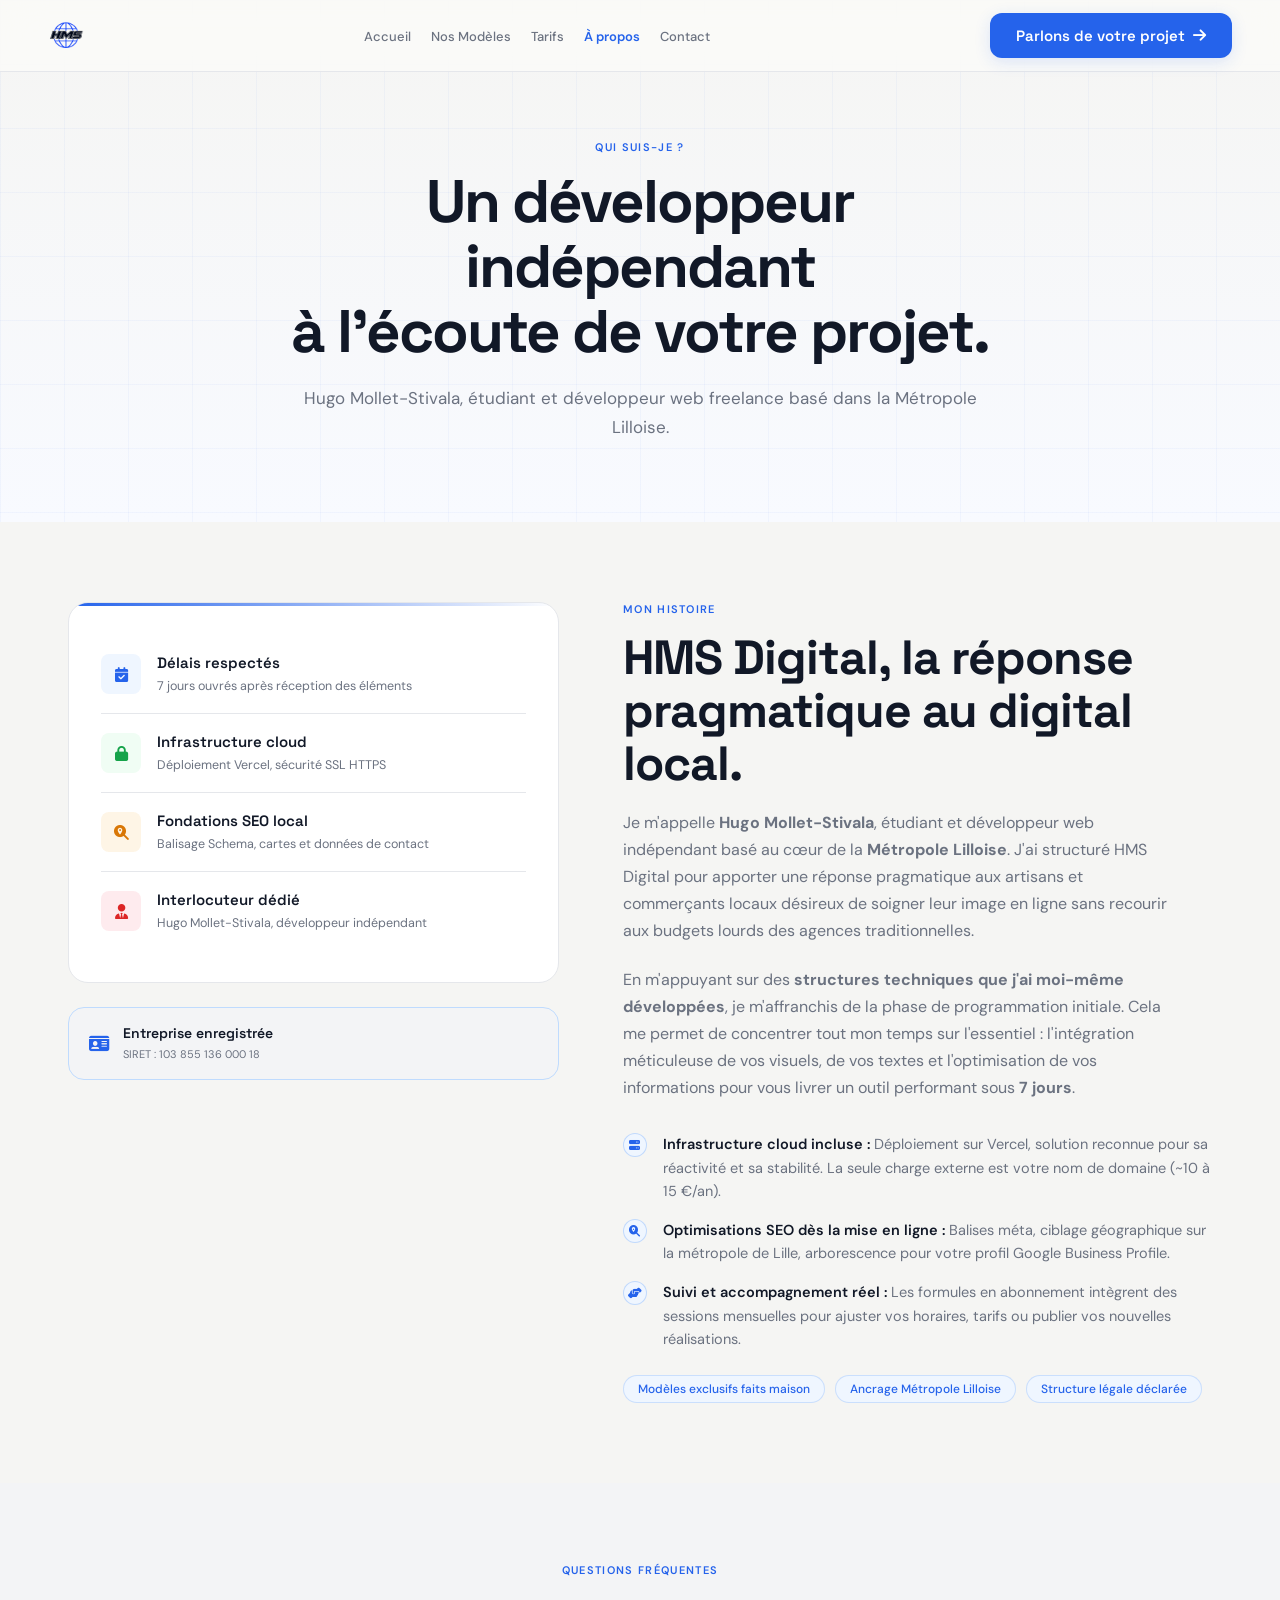
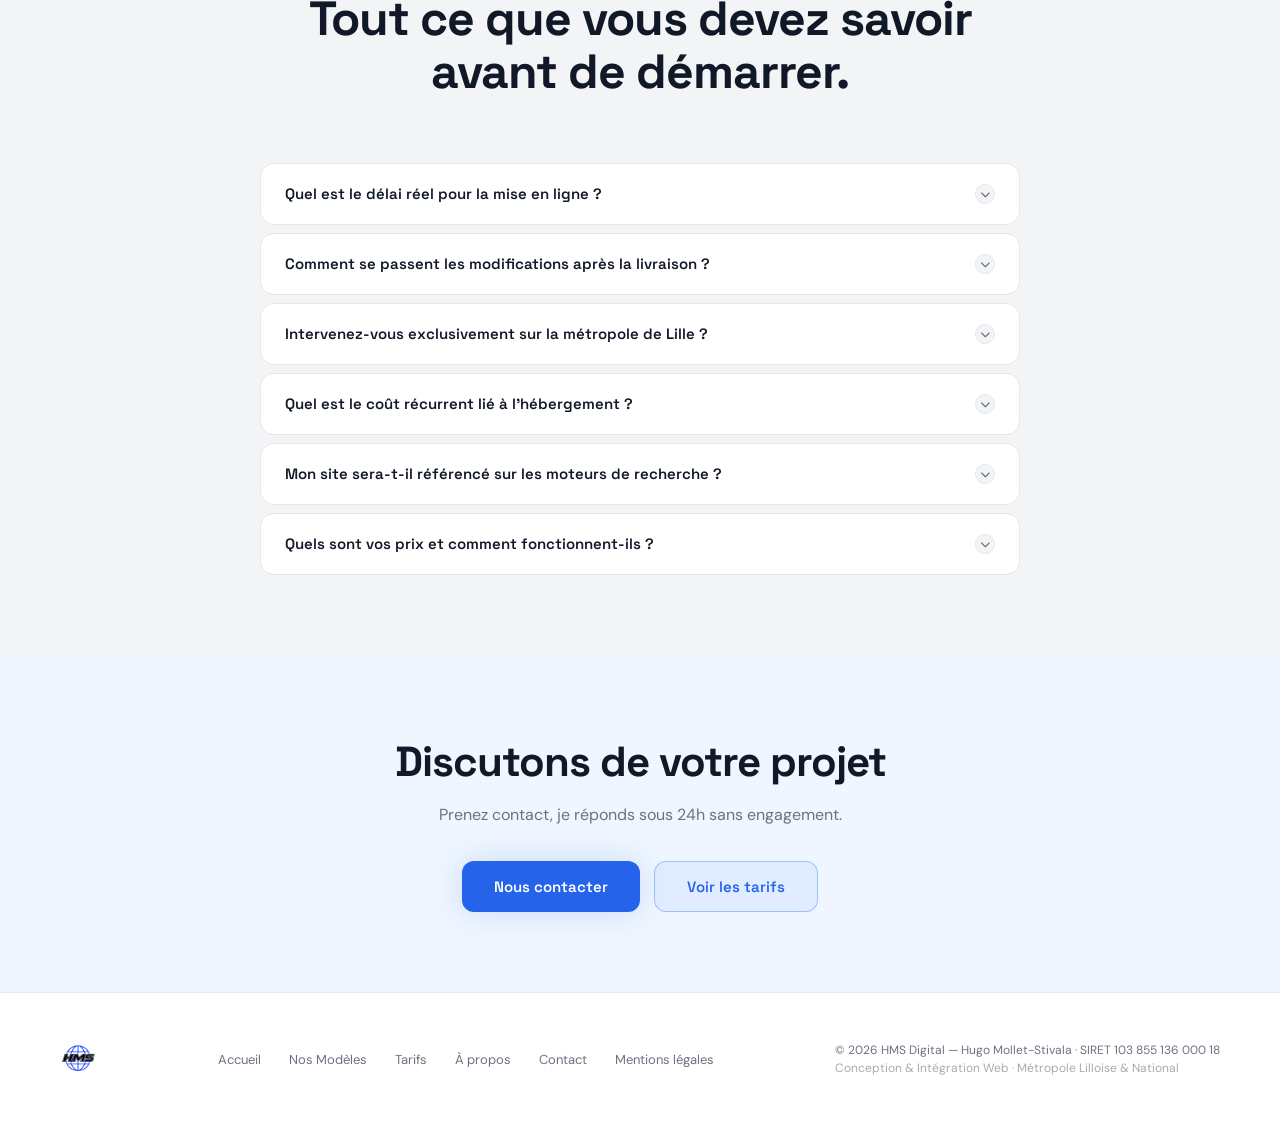
==== a-propos.html @ 0294ee5b "Add files via upload" ====
<!DOCTYPE html>
<html lang="fr">
<head>
<meta charset="UTF-8">
<meta name="viewport" content="width=device-width, initial-scale=1.0">
<link rel="icon" type="image/x-icon" href="favicon.ico">
<link rel="icon" type="image/png" sizes="16x16" href="favicon-16x16.png">
<link rel="icon" type="image/png" sizes="32x32" href="favicon-32x32.png">
<link rel="apple-touch-icon" sizes="180x180" href="apple-touch-icon.png">
<title>À propos | HMS Digital – Hugo Mollet-Stivala, développeur web Lille</title>
<meta name="description" content="Découvrez HMS Digital et son fondateur Hugo Mollet-Stivala, développeur web indépendant basé à Lille. Modèles exclusifs, ancrage local, structure légale déclarée.">
<link rel="canonical" href="https://hms-digital.fr/a-propos.html">
<link rel="preconnect" href="https://fonts.googleapis.com">
<link href="https://fonts.googleapis.com/css2?family=Space+Grotesk:wght@300;400;500;600;700&family=DM+Sans:ital,wght@0,300;0,400;0,500;1,300;1,400&display=swap" rel="stylesheet">
<link rel="stylesheet" href="https://cdnjs.cloudflare.com/ajax/libs/font-awesome/6.4.0/css/all.min.css">
<link rel="stylesheet" href="style.css">
</head>
<body>

<nav id="nav-bar">
  <a href="index.html" class="brand"><img src="android-chrome-192x192.png" alt="HMS Digital" class="brand-logo"></a>
  <ul class="nav-links">
    <li><a href="index.html">Accueil</a></li>
    <li><a href="modeles.html">Nos Modèles</a></li>
    <li><a href="tarifs.html">Tarifs</a></li>
    <li><a href="a-propos.html" class="active">À propos</a></li>
    <li><a href="contact.html">Contact</a></li>
  </ul>
  <a href="contact.html" class="btn-nav">Parlons de votre projet <i class="fa-solid fa-arrow-right"></i></a>
  <button class="hamburger" id="hamburger" aria-label="Ouvrir le menu" aria-expanded="false">
    <span></span><span></span><span></span>
  </button>
</nav>

<div class="mobile-menu" id="mobile-menu" aria-hidden="true">
  <a href="index.html" class="mobile-menu-link">Accueil</a>
  <a href="modeles.html" class="mobile-menu-link">Nos Modèles</a>
  <a href="tarifs.html" class="mobile-menu-link">Tarifs</a>
  <a href="a-propos.html" class="mobile-menu-link">À propos</a>
  <a href="contact.html" class="mobile-menu-link">Contact</a>
  <a href="contact.html" class="mobile-menu-link mobile-cta">Parlons de votre projet</a>
</div>

<div class="page-hero" style="background: linear-gradient(to bottom, #F5F5F3, #F8FAFF); padding-top: 140px;">
  <div class="grid-bg"></div>
  <div class="page-hero-inner">
    <span class="section-label">Qui suis-je ?</span>
    <h1>Un développeur indépendant<br>à l'écoute de votre projet.</h1>
    <p>Hugo Mollet-Stivala, étudiant et développeur web freelance basé dans la Métropole Lilloise.</p>
  </div>
</div>

<section class="about">
  <div class="container">
    <div class="about-inner">
      <div class="about-visual reveal">
        <div class="about-card-main">
          <div class="about-metric">
            <div class="about-metric-icon"><i class="fa-solid fa-calendar-check"></i></div>
            <div class="about-metric-text">
              <strong>Délais respectés</strong>
              <span>7 jours ouvrés après réception des éléments</span>
            </div>
          </div>
          <div class="about-metric">
            <div class="about-metric-icon"><i class="fa-solid fa-lock"></i></div>
            <div class="about-metric-text">
              <strong>Infrastructure cloud</strong>
              <span>Déploiement Vercel, sécurité SSL HTTPS</span>
            </div>
          </div>
          <div class="about-metric">
            <div class="about-metric-icon"><i class="fa-solid fa-magnifying-glass-location"></i></div>
            <div class="about-metric-text">
              <strong>Fondations SEO local</strong>
              <span>Balisage Schema, cartes et données de contact</span>
            </div>
          </div>
          <div class="about-metric">
            <div class="about-metric-icon"><i class="fa-solid fa-user-tie"></i></div>
            <div class="about-metric-text">
              <strong>Interlocuteur dédié</strong>
              <span>Hugo Mollet-Stivala, développeur indépendant</span>
            </div>
          </div>
        </div>
        <div class="about-float-card">
          <i class="fa-solid fa-id-card"></i>
          <div class="float-text">
            <strong>Entreprise enregistrée</strong>
            <span>SIRET : 103 855 136 000 18</span>
          </div>
        </div>
      </div>

      <div class="reveal reveal-delay-1">
        <span class="section-label">Mon histoire</span>
        <h2 class="section-title">HMS Digital, la réponse pragmatique au digital local.</h2>
        <p class="section-sub">
          Je m'appelle <strong>Hugo Mollet-Stivala</strong>, étudiant et développeur web indépendant basé au cœur de la <strong>Métropole Lilloise</strong>. J'ai structuré HMS Digital pour apporter une réponse pragmatique aux artisans et commerçants locaux désireux de soigner leur image en ligne sans recourir aux budgets lourds des agences traditionnelles.
        </p>
        <br>
        <p class="section-sub">
          En m'appuyant sur des <strong>structures techniques que j'ai moi-même développées</strong>, je m'affranchis de la phase de programmation initiale. Cela me permet de concentrer tout mon temps sur l'essentiel : l'intégration méticuleuse de vos visuels, de vos textes et l'optimisation de vos informations pour vous livrer un outil performant sous <strong>7 jours</strong>.
        </p>

        <ul class="includes-list" style="margin-top: 32px;">
          <li>
            <div class="li-icon"><i class="fa-solid fa-server"></i></div>
            <div><strong>Infrastructure cloud incluse :</strong> Déploiement sur Vercel, solution reconnue pour sa réactivité et sa stabilité. La seule charge externe est votre nom de domaine (~10 à 15 €/an).</div>
          </li>
          <li>
            <div class="li-icon"><i class="fa-solid fa-magnifying-glass-location"></i></div>
            <div><strong>Optimisations SEO dès la mise en ligne :</strong> Balises méta, ciblage géographique sur la métropole de Lille, arborescence pour votre profil Google Business Profile.</div>
          </li>
          <li>
            <div class="li-icon"><i class="fa-solid fa-handshake-angle"></i></div>
            <div><strong>Suivi et accompagnement réel :</strong> Les formules en abonnement intègrent des sessions mensuelles pour ajuster vos horaires, tarifs ou publier vos nouvelles réalisations.</div>
          </li>
        </ul>

        <div class="about-badges">
          <span class="about-badge">Modèles exclusifs faits maison</span>
          <span class="about-badge">Ancrage Métropole Lilloise</span>
          <span class="about-badge">Structure légale déclarée</span>
        </div>
      </div>
    </div>
  </div>
</section>

<section class="faq">
  <div class="container">
    <div class="reveal" style="text-align:center;">
      <span class="section-label">Questions fréquentes</span>
      <h2 class="section-title">Tout ce que vous devez savoir<br>avant de démarrer.</h2>
    </div>
    <div class="faq-list">
      <div class="faq-item">
        <div class="faq-q" role="button" tabindex="0">Quel est le délai réel pour la mise en ligne ?<span class="faq-chevron"><i class="fa-solid fa-chevron-down"></i></span></div>
        <div class="faq-a">Le site est déployé et fonctionnel sous <strong>7 jours ouvrés</strong> à compter de la validation de la structure choisie et de la réception de l'ensemble de vos contenus (textes, logo, photos). L'utilisation de bases structurelles développées à l'avance permet de garantir cette rapidité.</div>
      </div>
      <div class="faq-item">
        <div class="faq-q" role="button" tabindex="0">Comment se passent les modifications après la livraison ?<span class="faq-chevron"><i class="fa-solid fa-chevron-down"></i></span></div>
        <div class="faq-a">Avec la <strong>formule abonnement</strong>, vous disposez de <strong>1 heure incluse chaque mois</strong> (Forfait Sérénité) pour actualiser vos menus, horaires, textes ou photos sur simple demande. Pour les formules paiement unique, les interventions font l'objet d'un forfait d'ajustement.</div>
      </div>
      <div class="faq-item">
        <div class="faq-q" role="button" tabindex="0">Intervenez-vous exclusivement sur la métropole de Lille ?<span class="faq-chevron"><i class="fa-solid fa-chevron-down"></i></span></div>
        <div class="faq-a">Non, je collabore avec des professionnels <strong>partout en France</strong> à distance. Pour les entrepreneurs implantés dans la <strong>Métropole Lilloise</strong>, nous pouvons aussi organiser un rendez-vous physique.</div>
      </div>
      <div class="faq-item">
        <div class="faq-q" role="button" tabindex="0">Quel est le coût récurrent lié à l'hébergement ?<span class="faq-chevron"><i class="fa-solid fa-chevron-down"></i></span></div>
        <div class="faq-a">L'hébergement sur Vercel est <strong>inclus de base</strong> dans nos formules. La seule dépense obligatoire à votre charge est le renouvellement annuel de votre nom de domaine (entre 10 et 15 € TTC/an).</div>
      </div>
      <div class="faq-item">
        <div class="faq-q" role="button" tabindex="0">Mon site sera-t-il référencé sur les moteurs de recherche ?<span class="faq-chevron"><i class="fa-solid fa-chevron-down"></i></span></div>
        <div class="faq-a">Oui, l'optimisation sémantique locale est injectée dans le code source (balises fondamentales, métadonnées, ciblage géographique). Je vous fournis aussi un accompagnement pour lier votre site à votre fiche <strong>Google Business Profile</strong>.</div>
      </div>
      <div class="faq-item">
        <div class="faq-q" role="button" tabindex="0">Quels sont vos prix et comment fonctionnent-ils ?<span class="faq-chevron"><i class="fa-solid fa-chevron-down"></i></span></div>
        <div class="faq-a">Les tarifs sont <strong>fixes et transparents</strong> — pas de devis variable ou de mauvaise surprise. Vous avez le choix entre le Pack Essentiel Local et le Pack Sur-Mesure Visuel, disponibles en paiement unique ou en formule mensuelle. <a href="tarifs.html">Voir les tarifs →</a></div>
      </div>
    </div>
  </div>
</section>

<section class="cta-section" style="padding: 80px 0;">
  <div class="container">
    <h2>Discutons de votre projet</h2>
    <p>Prenez contact, je réponds sous 24h sans engagement.</p>
    <div class="cta-btns">
      <a href="contact.html" class="btn-primary">Nous contacter</a>
      <a href="tarifs.html" class="btn-ghost">Voir les tarifs</a>
    </div>
  </div>
</section>

<footer>
  <div class="footer-inner">
    <a href="index.html" class="brand"><img src="android-chrome-192x192.png" alt="HMS Digital" class="brand-logo"></a>
    <ul class="footer-links">
      <li><a href="index.html">Accueil</a></li>
      <li><a href="modeles.html">Nos Modèles</a></li>
      <li><a href="tarifs.html">Tarifs</a></li>
      <li><a href="a-propos.html">À propos</a></li>
      <li><a href="contact.html">Contact</a></li>
      <li><a href="mentions-legales.html">Mentions légales</a></li>
    </ul>
    <div>
      <p class="footer-copy">© 2026 HMS Digital — Hugo Mollet-Stivala · SIRET 103 855 136 000 18</p>
      <p class="footer-sub">Conception &amp; Intégration Web · Métropole Lilloise &amp; National</p>
    </div>
  </div>
</footer>

<script src="main.js"></script>
</body>
</html>
---- style.css ----
:root {
  --accent: #2563EB;
  --accent-dim: #EFF6FF;
  --accent-glow: rgba(37,99,235,0.18);
  --indigo: #16A34A;
  --indigo-dim: #F0FDF4;
  --indigo-glow: rgba(22,163,74,0.2);
  --amber: #D97706;
  --amber-dim: rgba(245,158,11,0.1);
  --rose: #DC2626;
  --rose-dim: rgba(244,63,94,0.1);
  --bg: #FAFAF8;
  --surface: #FFFFFF;
  --surface2: #F3F4F6;
  --text: #111827;
  --muted: #6B7280;
  --border: #E5E7EB;
  --border-hover: #BFDBFE;
}

*, *::before, *::after { box-sizing: border-box; margin: 0; padding: 0; }
html { scroll-behavior: smooth; }

body {
  font-family: 'DM Sans', sans-serif;
  background: var(--bg);
  color: var(--text);
  overflow-x: hidden;
  -webkit-font-smoothing: antialiased;
}

h1, h2, h3, h4, h5, .brand { font-family: 'Space Grotesk', sans-serif; }

.bg-orb { position: absolute; border-radius: 50%; filter: blur(120px); pointer-events: none; z-index: 0; }
.grid-bg {
  position: absolute; inset: 0;
  background-image: linear-gradient(rgba(37,99,235,0.04) 1px, transparent 1px), linear-gradient(90deg, rgba(37,99,235,0.04) 1px, transparent 1px);
  background-size: 64px 64px; pointer-events: none; z-index: 0;
}

/* NAV */
nav {
  position: fixed; top: 0; left: 0; right: 0; z-index: 1001;
  padding: 0 48px; height: 72px;
  display: flex; align-items: center; justify-content: space-between;
  background: rgba(250,250,248,0.92); backdrop-filter: blur(20px); -webkit-backdrop-filter: blur(20px);
  border-bottom: 1px solid var(--border); transition: background 0.3s;
}
.brand { font-size: 20px; font-weight: 700; letter-spacing: -0.5px; color: var(--text); text-decoration: none; }
.brand em { color: var(--accent); font-style: normal; }
.brand-logo { height: 36px; width: auto; display: block; }
.nav-links { display: flex; align-items: center; gap: 20px; list-style: none; }
.nav-links a { font-size: 13px; font-weight: 500; color: var(--muted); text-decoration: none; transition: color 0.2s; white-space: nowrap; }
.nav-links a:hover, .nav-links a.active { color: var(--text); }
.nav-links a.active { font-weight: 600; color: var(--accent); }
.btn-nav {
  display: inline-flex; align-items: center; gap: 8px;
  padding: 13px 26px; background: var(--accent); color: #fff;
  font-family: 'Space Grotesk', sans-serif; font-size: 15px; font-weight: 600;
  border-radius: 12px; text-decoration: none; transition: all 0.25s;
  box-shadow: 0 4px 16px rgba(37,99,235,0.15);
}
.btn-nav:hover { background: #1D4ED8; box-shadow: 0 0 36px var(--accent-glow); transform: translateY(-1px); }

/* HAMBURGER */
.hamburger {
  display: none; flex-direction: column; justify-content: center; gap: 5px;
  width: 40px; height: 40px; background: none; border: none; cursor: pointer;
  padding: 6px; border-radius: 8px; transition: background 0.2s; z-index: 1002;
}
.hamburger:hover { background: var(--surface2); }
.hamburger span { display: block; width: 22px; height: 2px; background: var(--text); border-radius: 2px; transition: all 0.3s ease; transform-origin: center; }
.hamburger.open span:nth-child(1) { transform: translateY(7px) rotate(45deg); }
.hamburger.open span:nth-child(2) { opacity: 0; transform: scaleX(0); }
.hamburger.open span:nth-child(3) { transform: translateY(-7px) rotate(-45deg); }

/* MOBILE MENU */
.mobile-menu {
  display: flex; position: fixed; inset: 0; z-index: 1000;
  background: rgba(250,250,248,0.98); backdrop-filter: blur(20px); -webkit-backdrop-filter: blur(20px);
  flex-direction: column; align-items: center; justify-content: center; gap: 8px;
  opacity: 0; pointer-events: none; visibility: hidden; transition: opacity 0.3s ease;
}
.mobile-menu.open { opacity: 1; pointer-events: auto; visibility: visible; }
.mobile-menu a {
  font-family: 'Space Grotesk', sans-serif; font-size: 26px; font-weight: 600;
  color: var(--muted); text-decoration: none; padding: 14px 32px; border-radius: 14px;
  transition: all 0.2s; width: 100%; max-width: 320px; text-align: center;
}
.mobile-menu a:hover { color: var(--text); background: var(--surface2); }
.mobile-menu .mobile-cta { margin-top: 24px; background: var(--accent); color: #fff !important; box-shadow: 0 0 32px var(--accent-glow); font-size: 17px; }

/* SHARED PAGE HERO */
.page-hero {
  padding: 140px 48px 80px; text-align: center; position: relative; overflow: hidden;
}
.page-hero-inner { position: relative; z-index: 1; max-width: 720px; margin: 0 auto; }
.page-hero .section-label { margin-bottom: 16px; }
.page-hero h1 { font-size: clamp(36px, 5vw, 60px); font-weight: 700; letter-spacing: -2px; line-height: 1.08; margin-bottom: 20px; }
.page-hero p { font-size: 17px; color: var(--muted); line-height: 1.7; }

/* SECTIONS */
section { position: relative; overflow: hidden; }
.section-label { font-size: 11px; font-weight: 600; letter-spacing: 0.12em; text-transform: uppercase; color: var(--accent); margin-bottom: 16px; display: block; }
.section-title { font-size: clamp(32px, 4vw, 48px); font-weight: 700; letter-spacing: -1px; color: var(--text); line-height: 1.1; margin-bottom: 18px; }
.section-sub { font-size: 16px; color: var(--muted); line-height: 1.7; max-width: 560px; }
.container { max-width: 1240px; margin: 0 auto; padding: 0 48px; width: 100%; }

/* BUTTONS */
.btn-primary {
  display: inline-flex; align-items: center; gap: 8px;
  padding: 15px 32px; background: var(--accent); color: #fff;
  font-family: 'Space Grotesk', sans-serif; font-size: 15px; font-weight: 600;
  border-radius: 12px; text-decoration: none; transition: all 0.25s;
  box-shadow: 0 0 32px var(--accent-glow);
}
.btn-primary:hover { background: #1D4ED8; box-shadow: 0 0 48px var(--accent-glow); transform: translateY(-2px); }
.btn-ghost {
  display: inline-flex; align-items: center; gap: 8px;
  padding: 15px 32px; background: rgba(59,130,246,0.08); color: var(--accent);
  font-family: 'Space Grotesk', sans-serif; font-size: 15px; font-weight: 600;
  border-radius: 12px; border: 1.5px solid rgba(59,130,246,0.4); text-decoration: none; transition: all 0.25s;
}
.btn-ghost:hover { border-color: var(--accent); background: rgba(59,130,246,0.15); transform: translateY(-2px); }

/* WHY */
.why { padding: 80px 0; background: #F8FAFF; }
.why-grid { display: grid; grid-template-columns: repeat(3, 1fr); gap: 20px; margin-top: 64px; }
.why-card { background: var(--bg); border: 1px solid var(--border); padding: 44px 36px; border-radius: 20px; transition: all 0.3s; position: relative; }
.why-card:hover { background: #EFF6FF; border-color: var(--border-hover); }
.why-card::after { content: ''; position: absolute; bottom: 0; left: 0; right: 0; height: 2px; background: var(--accent); transform: scaleX(0); transform-origin: left; transition: transform 0.35s ease; border-radius: 0 0 20px 20px; }
.why-card:hover::after { transform: scaleX(1); }
.why-icon { width: 48px; height: 48px; background: var(--accent-dim); border: 1px solid rgba(59,130,246,0.2); border-radius: 12px; display: flex; align-items: center; justify-content: center; margin-bottom: 24px; font-size: 18px; color: var(--accent); }
.why-card:nth-child(2) .why-icon { background: var(--indigo-dim); color: var(--indigo); }
.why-card:nth-child(2)::after { background: var(--indigo); }
.why-card:nth-child(3) .why-icon { background: var(--amber-dim); color: var(--amber); }
.why-card:nth-child(3)::after { background: var(--amber); }
.why-title { font-family: 'Space Grotesk', sans-serif; font-size: 19px; font-weight: 600; color: var(--text); margin-bottom: 12px; }
.why-desc { font-size: 14px; color: var(--muted); line-height: 1.7; }
.why-desc strong { color: var(--text); }

/* PROCESS */
.process { padding: 80px 0; background: #F5F7FA; }
.process-steps { display: grid; grid-template-columns: repeat(3, 1fr); gap: 32px; margin-top: 64px; }
.step-card { position: relative; }
.step-num { width: 56px; height: 56px; border-radius: 50%; background: var(--surface); border: 1px solid var(--border); display: flex; align-items: center; justify-content: center; font-family: 'Space Grotesk', sans-serif; font-size: 14px; font-weight: 600; color: var(--accent); margin-bottom: 28px; transition: all 0.3s; }
.step-card:hover .step-num { background: var(--accent); color: #fff; border-color: var(--accent); }
.step-card:nth-child(2) .step-num { color: var(--indigo); }
.step-card:nth-child(2):hover .step-num { background: var(--indigo); border-color: var(--indigo); }
.step-card:nth-child(3) .step-num { color: var(--amber); }
.step-card:nth-child(3):hover .step-num { background: var(--amber); border-color: var(--amber); }
.step-title { font-family: 'Space Grotesk', sans-serif; font-size: 18px; font-weight: 600; color: var(--text); margin-bottom: 12px; }
.step-desc { font-size: 14px; color: var(--muted); line-height: 1.7; }
.step-duration { display: inline-block; margin-top: 16px; font-size: 11px; font-weight: 600; letter-spacing: 0.08em; text-transform: uppercase; color: var(--accent); background: var(--accent-dim); border: 1px solid rgba(59,130,246,0.2); border-radius: 999px; padding: 4px 12px; }
.step-card:nth-child(2) .step-duration { color: var(--indigo); background: var(--indigo-dim); }
.step-card:nth-child(3) .step-duration { color: var(--amber); background: var(--amber-dim); }

/* TEMPLATES */
.templates { padding: 80px 0; background: #F0F4FB; }
.templates-grid { display: grid; grid-template-columns: repeat(4, 1fr); gap: 20px; margin-top: 64px; }
.template-card { border-radius: 20px; overflow: hidden; background: var(--bg); border: 1px solid var(--border); transition: all 0.3s ease; cursor: pointer; text-decoration: none; display: flex; flex-direction: column; }
.template-card:hover { border-color: var(--border-hover); transform: translateY(-8px) scale(1.02); box-shadow: 0 12px 40px rgba(37,99,235,0.12); }
.template-preview { height: 180px; position: relative; overflow: hidden; display: flex; align-items: center; justify-content: center; font-size: 36px; }
.template-grid-texture { position: absolute; inset: 0; background-image: linear-gradient(rgba(37,99,235,0.06) 1px, transparent 1px), linear-gradient(90deg, rgba(37,99,235,0.06) 1px, transparent 1px); background-size: 15px 15px; opacity: 0.5; }
.tmpl-artisan { background: linear-gradient(135deg, #FDF6EC, #F5E6CC); color: #92400E; }
.tmpl-beauty { background: linear-gradient(135deg, #FDF2F8, #FAE8F5); color: #9D174D; }
.tmpl-boutique { background: linear-gradient(135deg, #EFF6FF, #DBEAFE); color: #1E40AF; }
.tmpl-restaurant { background: linear-gradient(135deg, #F0FDF4, #DCFCE7); color: #166534; }
.template-overlay { position: absolute; inset: 0; background: linear-gradient(to bottom, transparent 40%, rgba(250,250,248,0.98) 100%); }
.template-preview i { position: relative; z-index: 2; color: inherit; }
.template-meta { padding: 24px 20px; flex: 1; display: flex; flex-direction: column; }
.template-type { font-size: 11px; font-weight: 600; letter-spacing: 0.1em; text-transform: uppercase; color: var(--accent); margin-bottom: 8px; }
.template-name { font-family: 'Space Grotesk', sans-serif; font-size: 18px; font-weight: 600; color: var(--text); margin-bottom: 10px; }
.template-desc { font-size: 13px; color: var(--muted); line-height: 1.6; flex: 1; }
.template-link { display: inline-flex; align-items: center; gap: 8px; margin-top: 20px; font-size: 12.5px; font-weight: 600; color: var(--accent); }

/* INCLUDES GRID */
.includes-grid { display: grid; grid-template-columns: repeat(2, 1fr); gap: 12px; margin-top: 40px; }
.include-item { display: flex; align-items: center; gap: 14px; font-size: 14.5px; color: var(--muted); background: var(--surface2); border: 1px solid var(--border); border-radius: 10px; padding: 14px 18px; transition: all 0.2s; }
.include-item:hover { border-color: var(--border-hover); color: var(--text); }
.include-check { width: 20px; height: 20px; border-radius: 50%; background: var(--accent-dim); border: 1px solid rgba(59,130,246,0.25); display: flex; align-items: center; justify-content: center; font-size: 10px; color: var(--accent); flex-shrink: 0; }

/* PRICING */
.pricing { padding: 80px 0; background: #FAFAF8; }
.pricing-toggle { display: flex; align-items: center; justify-content: center; gap: 16px; margin: 48px auto 0; width: fit-content; }
.toggle-label { font-size: 14px; font-weight: 500; color: var(--muted); transition: color 0.25s; cursor: pointer; user-select: none; }
.toggle-label.active { color: var(--text); font-weight: 600; }
.recommended-pill { display: inline-block; background: linear-gradient(90deg, var(--accent), #2563EB); color: #fff; font-size: 10px; font-weight: 700; padding: 2px 10px; border-radius: 999px; margin-left: 6px; vertical-align: middle; letter-spacing: 0.04em; text-transform: uppercase; }
.toggle-switch { position: relative; width: 52px; height: 28px; background: var(--surface2); border: 1px solid var(--border); border-radius: 999px; cursor: pointer; transition: all 0.3s; flex-shrink: 0; }
.toggle-switch.on { background: var(--accent); border-color: var(--accent); }
.toggle-knob { position: absolute; top: 3px; left: 3px; width: 20px; height: 20px; border-radius: 50%; background: #fff; transition: transform 0.3s; box-shadow: 0 1px 4px rgba(0,0,0,0.3); }
.toggle-switch.on .toggle-knob { transform: translateX(24px); }
.pricing-panels-container { position: relative; margin-top: 56px; }
.pricing-cards { display: none; grid-template-columns: repeat(auto-fit, minmax(320px, 1fr)); gap: 24px; }
.pricing-cards.active-panel { display: grid; }
.price-card { background: var(--bg); border: 1px solid var(--border); border-radius: 20px; padding: 40px 36px; transition: all 0.35s; position: relative; overflow: hidden; display: flex; flex-direction: column; }
.price-card:hover { border-color: var(--border-hover); box-shadow: 0 8px 32px rgba(37,99,235,0.10); }
.price-card.featured { border-color: rgba(59,130,246,0.4); background: var(--surface2); }
.price-card.featured::before { content: ''; position: absolute; top: 0; left: 0; right: 0; height: 2px; background: linear-gradient(90deg, var(--accent), rgba(59,130,246,0.3)); }
.price-badge { display: inline-block; font-size: 11px; font-weight: 600; letter-spacing: 0.08em; text-transform: uppercase; color: var(--accent); background: var(--accent-dim); border: 1px solid rgba(59,130,246,0.25); border-radius: 999px; padding: 4px 12px; margin-bottom: 20px; width: fit-content; }
.price-name { font-family: 'Space Grotesk', sans-serif; font-size: 22px; font-weight: 700; color: var(--text); margin-bottom: 6px; }
.price-desc { font-size: 13px; font-weight: 600; text-transform: uppercase; letter-spacing: 0.06em; color: var(--muted); margin-bottom: 28px; }
.price-amount { margin-bottom: 28px; }
.price-number { font-family: 'Space Grotesk', sans-serif; font-size: 52px; font-weight: 700; color: var(--text); letter-spacing: -2px; line-height: 1; }
.price-currency { font-size: 22px; font-weight: 600; color: var(--muted); vertical-align: top; margin-top: 10px; display: inline-block; }
.price-note { font-size: 13px; color: var(--muted); margin-top: 8px; font-weight: 500; }
.price-note strong { color: var(--accent); }
.price-divider { height: 1px; background: var(--border); margin: 0 0 24px; }
.price-features { list-style: none; display: flex; flex-direction: column; gap: 12px; margin-bottom: 32px; flex: 1; }
.price-features li { display: flex; align-items: flex-start; gap: 10px; font-size: 14px; color: var(--muted); line-height: 1.5; }
.price-features li .li-check { width: 18px; height: 18px; border-radius: 50%; background: var(--accent-dim); border: 1px solid rgba(59,130,246,0.25); display: flex; align-items: center; justify-content: center; font-size: 10px; color: var(--accent); flex-shrink: 0; margin-top: 2px; }
.price-cta { display: block; width: 100%; text-align: center; padding: 14px; border-radius: 12px; font-family: 'Space Grotesk', sans-serif; font-size: 14px; font-weight: 600; text-decoration: none; transition: all 0.25s; }
.price-cta.primary { background: var(--accent); color: #fff; box-shadow: 0 4px 16px rgba(37,99,235,0.15); }
.price-cta.primary:hover { background: #1D4ED8; transform: translateY(-1px); }
.price-cta.ghost { background: transparent; color: var(--text); border: 1px solid var(--border); }
.price-cta.ghost:hover { border-color: var(--border-hover); background: var(--accent-dim); color: var(--accent); }
.serenite-card { background: var(--surface2); border: 1px solid rgba(59,130,246,0.25); border-radius: 20px; padding: 32px 40px; margin-top: 40px; display: flex; flex-direction: column; gap: 24px; position: relative; overflow: hidden; }
.serenite-card::before { content: ''; position: absolute; top: 0; left: 0; right: 0; height: 2px; background: linear-gradient(90deg, var(--accent), rgba(59,130,246,0.2)); }
@media(min-width:768px) { .serenite-card { flex-direction: row; align-items: center; justify-content: space-between; } }
.serenite-title { font-family: 'Space Grotesk', sans-serif; font-size: 16px; font-weight: 600; color: var(--text); margin-bottom: 6px; display: flex; align-items: center; gap: 8px; }
.serenite-title i { color: var(--accent); }
.serenite-desc { font-size: 13px; color: var(--muted); margin-bottom: 16px; }
.serenite-pills { display: flex; flex-wrap: wrap; gap: 8px; }
.serenite-pill { background: #EFF6FF; border: 1px solid #BFDBFE; color: #2563EB; border-radius: 999px; padding: 4px 12px; font-size: 12px; font-weight: 600; }
.serenite-price { text-align: center; flex-shrink: 0; }
.serenite-price .price-number { font-size: 42px; }
.serenite-price p { font-size: 12px; color: var(--muted); margin-top: 4px; }
.serenite-price a { display: inline-block; margin-top: 12px; background: transparent; border: 1px solid var(--border); color: var(--text); font-family: 'Space Grotesk', sans-serif; font-size: 13px; font-weight: 600; padding: 10px 24px; border-radius: 999px; text-decoration: none; transition: all 0.2s; }
.serenite-price a:hover { border-color: var(--border-hover); background: var(--accent-dim); color: var(--accent); }
.pricing-note { text-align: center; margin-top: 32px; font-size: 13px; color: var(--muted); }
.pricing-note a { color: var(--accent); text-decoration: none; }

/* ABOUT */
.about { padding: 80px 0; background: #F5F5F3; }
.about-inner { display: grid; grid-template-columns: 1fr 1.2fr; gap: 64px; align-items: start; }
.about-card-main { background: var(--surface); border: 1px solid var(--border); border-radius: 20px; padding: 32px; position: relative; overflow: hidden; }
.about-card-main::before { content: ''; position: absolute; top: 0; left: 0; right: 0; height: 3px; background: linear-gradient(90deg, var(--accent), transparent); }
.about-metric { display: flex; align-items: center; gap: 16px; padding: 18px 0; border-bottom: 1px solid var(--border); }
.about-metric:last-child { border-bottom: none; }
.about-metric-icon { width: 40px; height: 40px; border-radius: 8px; background: var(--accent-dim); display: flex; align-items: center; justify-content: center; font-size: 15px; color: var(--accent); flex-shrink: 0; }
.about-metric:nth-child(2) .about-metric-icon { background: var(--indigo-dim); color: var(--indigo); }
.about-metric:nth-child(3) .about-metric-icon { background: var(--amber-dim); color: var(--amber); }
.about-metric:nth-child(4) .about-metric-icon { background: var(--rose-dim); color: var(--rose); }
.about-metric-text strong { font-family: 'Space Grotesk', sans-serif; font-size: 15px; font-weight: 600; color: var(--text); display: block; margin-bottom: 2px; }
.about-metric-text span { font-size: 12.5px; color: var(--muted); }
.about-float-card { background: var(--surface2); border: 1px solid var(--border-hover); border-radius: 16px; padding: 16px 20px; display: flex; align-items: center; gap: 14px; margin-top: 24px; }
.about-float-card i { font-size: 18px; color: var(--accent); }
.float-text strong { font-family: 'Space Grotesk', sans-serif; font-size: 14px; font-weight: 600; color: var(--text); display: block; }
.float-text span { font-size: 11px; color: var(--muted); }
.includes-list { list-style: none; display: flex; flex-direction: column; gap: 16px; margin-top: 32px; }
.includes-list li { display: grid; grid-template-columns: 24px 1fr; gap: 16px; font-size: 14.5px; color: var(--muted); line-height: 1.6; align-items: start; }
.includes-list li strong { color: var(--text); font-weight: 600; }
.includes-list .li-icon { width: 24px; height: 24px; border-radius: 50%; background: var(--accent-dim); border: 1px solid rgba(59,130,246,0.25); display: flex; align-items: center; justify-content: center; font-size: 11px; color: var(--accent); }
.about-badges { display: flex; gap: 10px; flex-wrap: wrap; margin-top: 24px; }
.about-badge { font-size: 12px; font-weight: 500; color: var(--accent); background: var(--accent-dim); border: 1px solid rgba(59,130,246,0.2); border-radius: 999px; padding: 5px 14px; }

/* FAQ */
.faq { padding: 80px 0; background: #F3F4F6; }
.faq-list { max-width: 760px; margin: 64px auto 0; display: flex; flex-direction: column; gap: 8px; }
.faq-item { border: 1px solid var(--border); border-radius: 14px; overflow: hidden; transition: border-color 0.25s; background: #FFFFFF; }
.faq-item:hover, .faq-item.open { border-color: rgba(59,130,246,0.25); }
.faq-q { display: flex; align-items: center; justify-content: space-between; padding: 20px 24px; cursor: pointer; font-family: 'Space Grotesk', sans-serif; font-size: 15px; font-weight: 600; color: var(--text); user-select: none; gap: 16px; }
.faq-chevron { width: 20px; height: 20px; border-radius: 50%; background: var(--surface2); border: 1px solid var(--border); display: flex; align-items: center; justify-content: center; font-size: 10px; color: var(--muted); flex-shrink: 0; transition: all 0.25s; }
.faq-item.open .faq-chevron { background: var(--accent-dim); border-color: rgba(59,130,246,0.3); color: var(--accent); transform: rotate(180deg); }
.faq-a { padding: 0 24px 20px; font-size: 14px; color: var(--muted); line-height: 1.75; display: none; }
.faq-a a { color: var(--accent); text-decoration: none; }
.faq-a strong { color: var(--text); }
.faq-item.open .faq-a { display: block; }

/* CONTACT */
.contact-section { padding: 80px 0; background: #F8FAFF; }
.contact-inner { display: grid; grid-template-columns: 1fr 1.3fr; gap: 80px; align-items: start; }
.contact-details { display: flex; flex-direction: column; gap: 16px; margin-top: 40px; }
.contact-detail { display: flex; align-items: center; gap: 14px; font-size: 14px; color: var(--muted); text-decoration: none; transition: color 0.2s; }
.contact-detail:hover { color: var(--accent); }
.contact-detail-icon { width: 36px; height: 36px; border-radius: 8px; background: var(--accent-dim); border: 1px solid rgba(59,130,246,0.2); display: flex; align-items: center; justify-content: center; font-size: 14px; color: var(--accent); flex-shrink: 0; }
.contact-detail:nth-child(2) .contact-detail-icon { background: var(--indigo-dim); color: var(--indigo); }
.contact-detail:nth-child(3) .contact-detail-icon { background: var(--amber-dim); color: var(--amber); }
.contact-form { background: var(--bg); border: 1px solid var(--border); border-radius: 20px; padding: 40px; }
.form-group { margin-bottom: 20px; }
.form-label { display: block; font-size: 13px; font-weight: 500; color: var(--muted); margin-bottom: 8px; }
.form-input, .form-select, .form-textarea { width: 100%; padding: 12px 16px; background: var(--surface); border: 1px solid var(--border); border-radius: 10px; color: var(--text); font-family: 'DM Sans', sans-serif; font-size: 14px; outline: none; transition: border-color 0.2s; }
.form-input:focus, .form-select:focus, .form-textarea:focus { border-color: rgba(37,99,235,0.5); }
.form-input::placeholder, .form-textarea::placeholder { color: var(--muted); opacity: 0.6; }
.form-select { appearance: none; cursor: pointer; }
.form-textarea { resize: vertical; min-height: 120px; }
.form-checkbox { display: flex; align-items: flex-start; gap: 10px; margin-bottom: 24px; }
.form-checkbox input { width: 16px; height: 16px; margin-top: 2px; accent-color: var(--accent); flex-shrink: 0; cursor: pointer; }
.form-checkbox label { font-size: 13px; color: var(--muted); line-height: 1.5; }
.form-checkbox a { color: var(--accent); text-decoration: none; }
.form-grid { display: grid; grid-template-columns: 1fr 1fr; gap: 16px; }
.form-submit { width: 100%; padding: 15px; background: var(--accent); color: #fff; font-family: 'Space Grotesk', sans-serif; font-size: 15px; font-weight: 600; border: none; border-radius: 12px; cursor: pointer; transition: all 0.25s; box-shadow: 0 4px 16px rgba(37,99,235,0.15); }
.form-submit:hover { background: #1D4ED8; transform: translateY(-1px); }

/* LEGAL */
.legal { padding: 80px 0; background: var(--bg); border-top: 1px solid var(--border); }
.legal-grid { display: grid; grid-template-columns: 1fr 1fr; gap: 32px; margin-top: 40px; }
.legal-block { background: var(--surface); border: 1px solid var(--border); border-radius: 16px; padding: 28px 32px; }
.legal-block h3 { font-family: 'Space Grotesk', sans-serif; font-size: 16px; font-weight: 600; color: var(--text); margin-bottom: 14px; display: flex; align-items: center; gap: 10px; }
.legal-block h3 i { color: var(--accent); }
.legal-block p, .legal-block address { font-size: 13.5px; color: var(--muted); line-height: 1.8; font-style: normal; }
.legal-block a { color: var(--accent); text-decoration: none; }
.legal-note { text-align: center; margin-top: 32px; font-size: 12px; color: var(--muted); opacity: 0.6; }

/* CTA SECTION */
.cta-section { padding: 80px 0; background: var(--accent-dim); text-align: center; }
.cta-section h2 { font-size: clamp(28px, 4vw, 42px); font-weight: 700; letter-spacing: -1px; color: var(--text); margin-bottom: 16px; }
.cta-section p { font-size: 16px; color: var(--muted); margin-bottom: 36px; }
.cta-btns { display: flex; gap: 14px; justify-content: center; flex-wrap: wrap; }

/* FOOTER */
footer { background: var(--surface); border-top: 1px solid var(--border); padding: 48px; }
.footer-inner { max-width: 1160px; margin: 0 auto; display: flex; align-items: center; justify-content: space-between; gap: 24px; flex-wrap: wrap; }
.footer-links { display: flex; gap: 28px; list-style: none; flex-wrap: wrap; }
.footer-links a { font-size: 13px; color: var(--muted); text-decoration: none; transition: color 0.2s; }
.footer-links a:hover { color: var(--text); }
.footer-copy { font-size: 12px; color: var(--muted); }
.footer-sub { font-size: 12px; color: var(--muted); opacity: 0.6; margin-top: 2px; }

/* ANIMATIONS */
@keyframes fadeUp { from { opacity:0; transform:translateY(24px); } to { opacity:1; transform:translateY(0); } }
.reveal { opacity: 0; transform: translateY(28px); transition: opacity 0.65s ease, transform 0.65s ease; }
.reveal.visible { opacity: 1; transform: translateY(0); }
.reveal-delay-1 { transition-delay: 0.1s; }
.reveal-delay-2 { transition-delay: 0.2s; }
.reveal-delay-3 { transition-delay: 0.3s; }
@keyframes pulse { 0%,100% { opacity:1; transform:scale(1); } 50% { opacity:0.4; transform:scale(0.7); } }

/* HERO ELEMENTS */
.hero-badge { display: inline-flex; align-items: center; gap: 8px; padding: 7px 18px; background: var(--accent-dim); border: 1px solid rgba(59,130,246,0.25); border-radius: 999px; font-size: 12px; font-weight: 500; color: var(--accent); letter-spacing: 0.04em; margin-bottom: 24px; }
.hero-badge::before { content: ''; width: 6px; height: 6px; border-radius: 50%; background: var(--accent); animation: pulse 2s infinite; }
.hero-ctas { display: flex; gap: 14px; justify-content: center; flex-wrap: wrap; margin-top: 36px; }
.hero-stats { display: grid; grid-template-columns: repeat(4, 1fr); gap: 16px; max-width: 800px; margin: 48px auto 0; }
.stat-item { padding: 20px 10px; text-align: center; border-left: 1px solid var(--border); }
.stat-item:first-child { border-left: none; }
.stat-value { font-family: 'Space Grotesk', sans-serif; font-size: 28px; font-weight: 700; color: var(--text); display: block; }
.stat-label { font-size: 12px; color: var(--muted); font-weight: 400; display: block; margin-top: 3px; }

/* RESPONSIVE */
@media (max-width: 1100px) {
  .templates-grid { grid-template-columns: repeat(2, 1fr); }
}
@media (max-width: 768px) {
  nav { padding: 0 24px; }
  .nav-links, .btn-nav { display: none; }
  .hamburger { display: flex; }
  .container { padding: 0 24px; }
  .page-hero { padding: 120px 24px 60px; }
  .why-grid, .process-steps { grid-template-columns: 1fr; gap: 16px; }
  .templates-grid { grid-template-columns: repeat(2, 1fr); gap: 12px; }
  .about-inner, .contact-inner { grid-template-columns: 1fr; gap: 40px; }
  .contact-form { padding: 24px; }
  .legal-grid { grid-template-columns: 1fr; }
  .hero-stats { grid-template-columns: repeat(2, 1fr); }
  .stat-item { border-left: none; background: var(--surface); border: 1px solid var(--border); border-radius: 12px; }
  footer { padding: 32px 24px 48px; }
  .footer-inner { flex-direction: column; align-items: flex-start; gap: 16px; }
  .includes-grid { grid-template-columns: 1fr; }
  .form-grid { grid-template-columns: 1fr; }
  .cta-btns { flex-direction: column; align-items: stretch; }
  .hero-ctas { flex-direction: column; align-items: stretch; }
  .btn-primary, .btn-ghost { justify-content: center; }
  /* Tarifs : 2 colonnes conservées sur mobile */
  .pricing-cards { grid-template-columns: repeat(2, 1fr); gap: 12px; }
  .price-card { padding: 20px 14px; }
  .price-number { font-size: 36px; }
  .price-name { font-size: 15px; }
  .price-desc { font-size: 11px; }
  .price-features li { font-size: 12px; }
  .price-badge { font-size: 10px; padding: 3px 8px; }
  .price-note { font-size: 11px; }
}
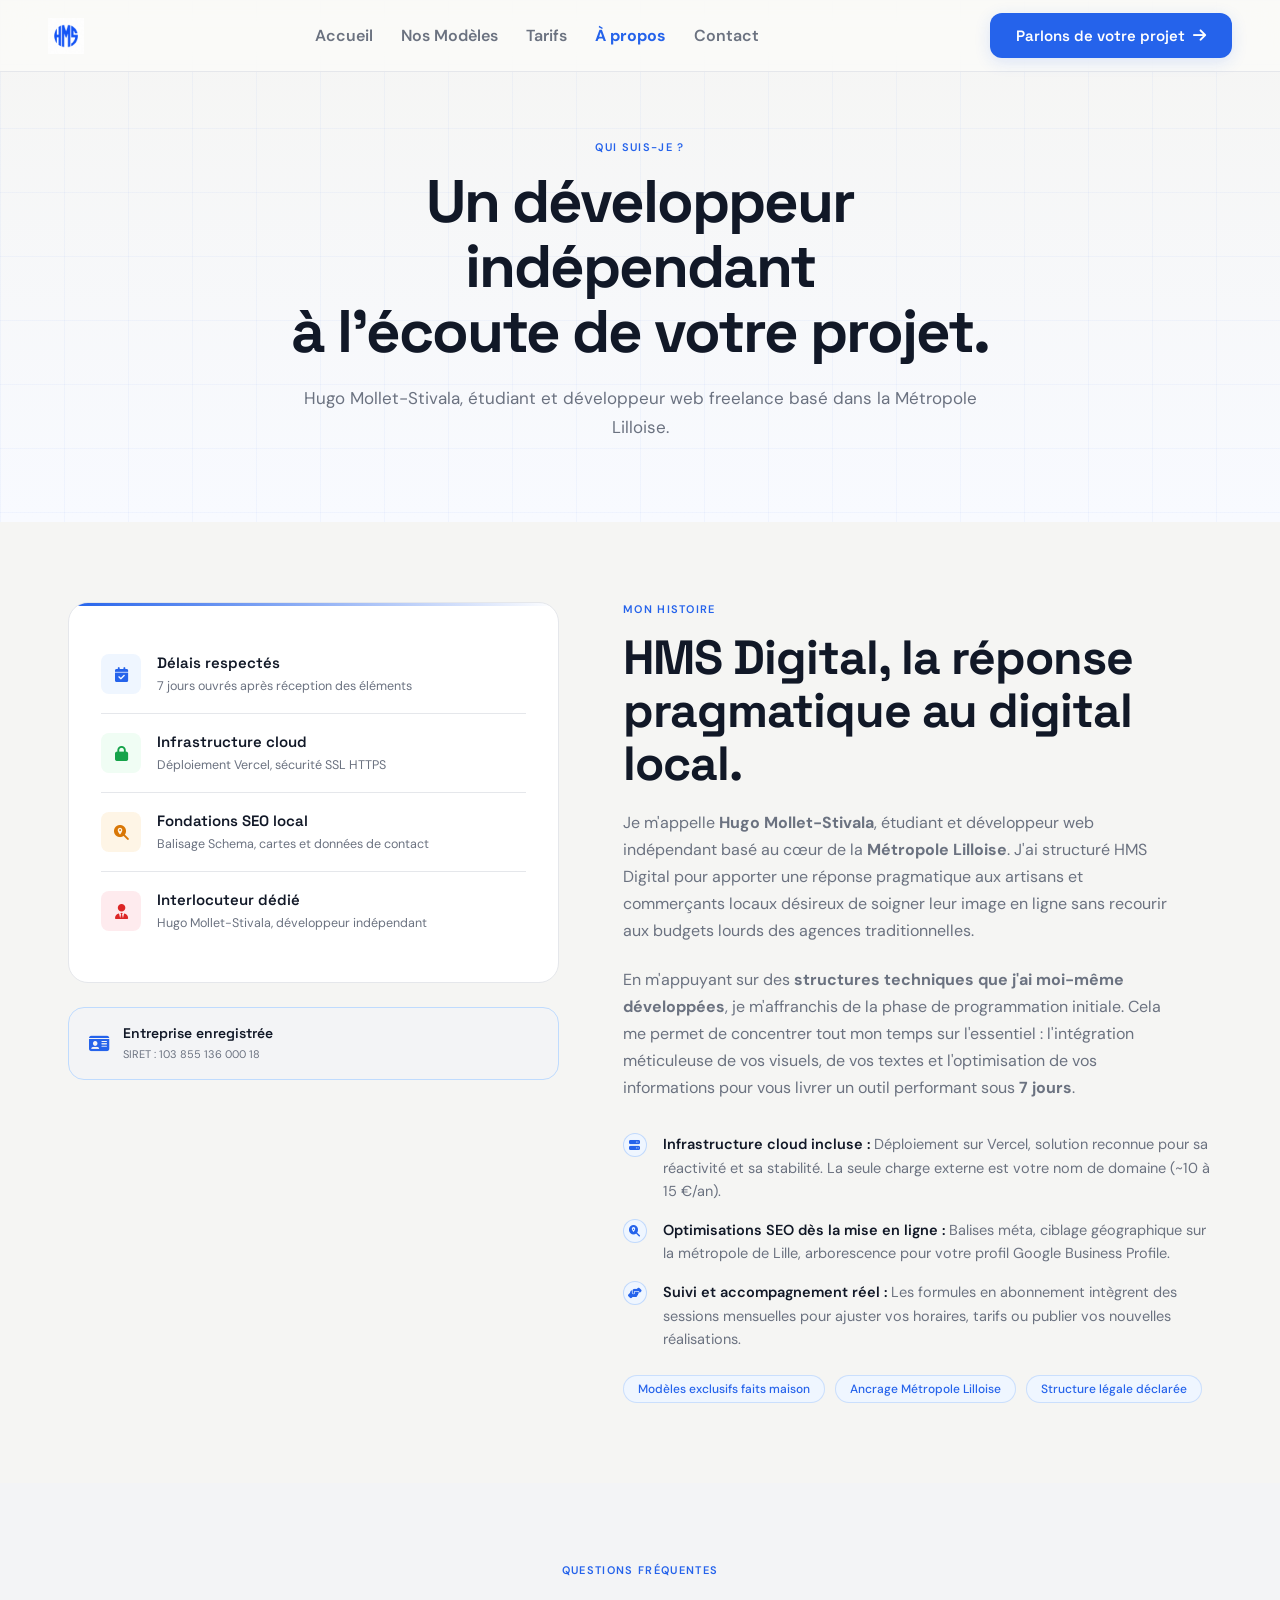
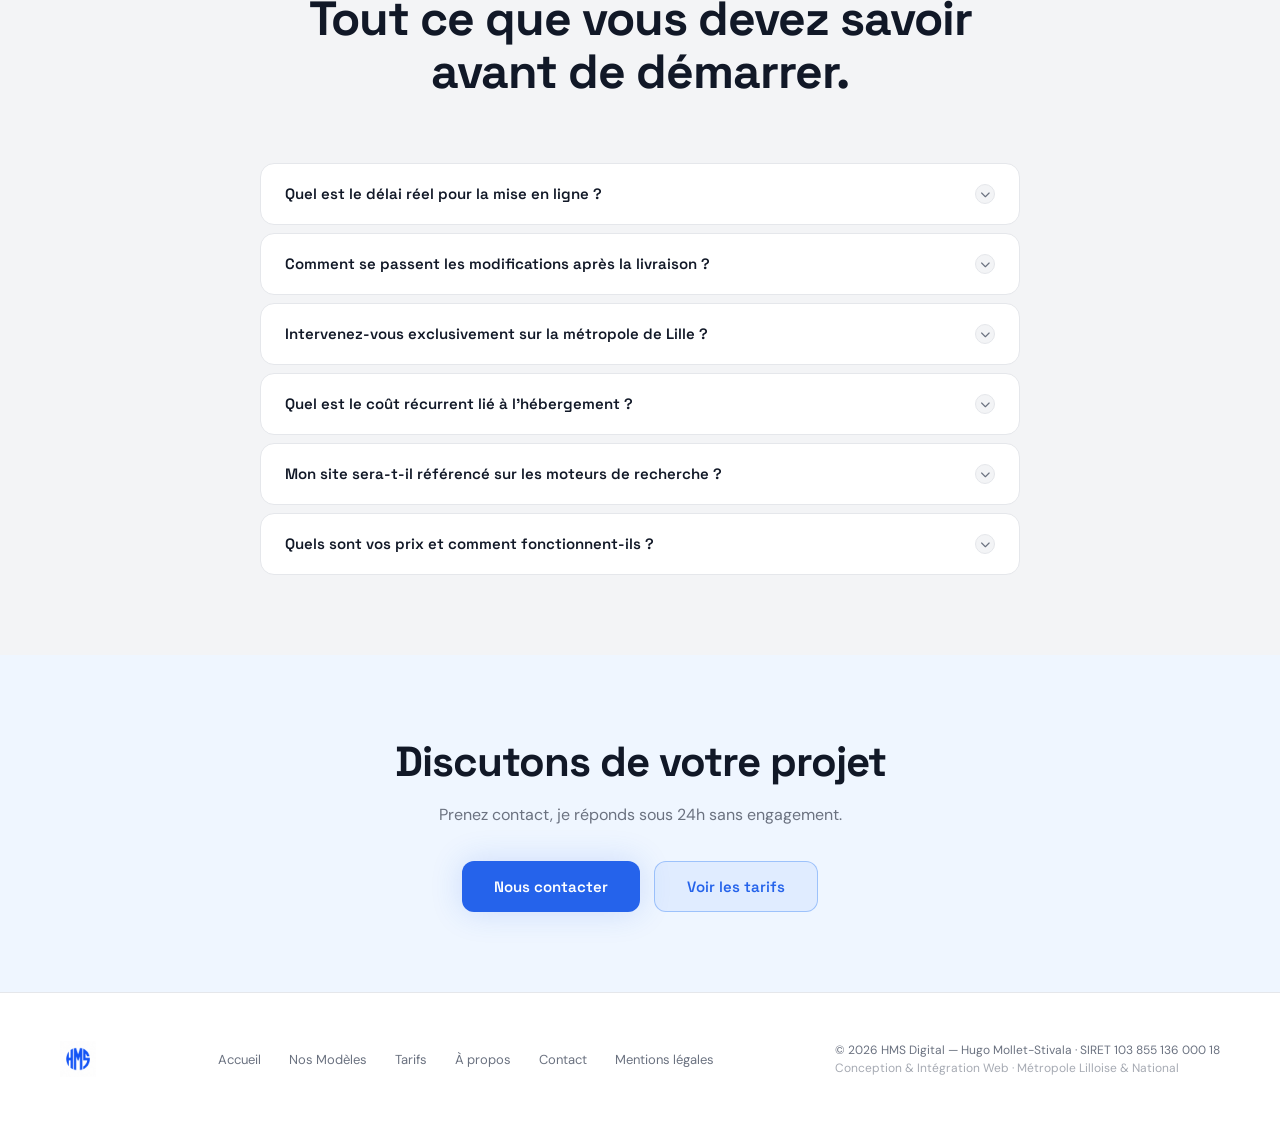
==== commit 623aa529: "Update a-propos.html" ====
--- a/a-propos.html
+++ b/a-propos.html
@@ -1,6 +1,15 @@
 <!DOCTYPE html>
 <html lang="fr">
 <head>
+<!-- Google tag (gtag.js) -->
+<script async src="https://www.googletagmanager.com/gtag/js?id=G-HWPJY3CFZN"></script>
+<script>
+  window.dataLayer = window.dataLayer || [];
+  function gtag(){dataLayer.push(arguments);}
+  gtag('js', new Date());
+
+  gtag('config', 'G-HWPJY3CFZN');
+</script>  
 <meta charset="UTF-8">
 <meta name="viewport" content="width=device-width, initial-scale=1.0">
 <link rel="icon" type="image/x-icon" href="favicon.ico">
@@ -9,7 +18,7 @@
 <link rel="apple-touch-icon" sizes="180x180" href="apple-touch-icon.png">
 <title>À propos | HMS Digital – Hugo Mollet-Stivala, développeur web Lille</title>
 <meta name="description" content="Découvrez HMS Digital et son fondateur Hugo Mollet-Stivala, développeur web indépendant basé à Lille. Modèles exclusifs, ancrage local, structure légale déclarée.">
-<link rel="canonical" href="https://hms-digital.fr/a-propos.html">
+<link rel="canonical" href="https://hmsdigital.fr/a-propos.html">
 <link rel="preconnect" href="https://fonts.googleapis.com">
 <link href="https://fonts.googleapis.com/css2?family=Space+Grotesk:wght@300;400;500;600;700&family=DM+Sans:ital,wght@0,300;0,400;0,500;1,300;1,400&display=swap" rel="stylesheet">
 <link rel="stylesheet" href="https://cdnjs.cloudflare.com/ajax/libs/font-awesome/6.4.0/css/all.min.css">
--- a/style.css
+++ b/style.css
@@ -49,10 +49,10 @@
 .brand { font-size: 20px; font-weight: 700; letter-spacing: -0.5px; color: var(--text); text-decoration: none; }
 .brand em { color: var(--accent); font-style: normal; }
 .brand-logo { height: 36px; width: auto; display: block; }
-.nav-links { display: flex; align-items: center; gap: 20px; list-style: none; }
-.nav-links a { font-size: 13px; font-weight: 500; color: var(--muted); text-decoration: none; transition: color 0.2s; white-space: nowrap; }
+.nav-links { display: flex; align-items: center; gap: 28px; list-style: none; }
+.nav-links a { font-size: 16px; font-weight: 600; color: var(--muted); text-decoration: none; transition: color 0.2s; white-space: nowrap; }
 .nav-links a:hover, .nav-links a.active { color: var(--text); }
-.nav-links a.active { font-weight: 600; color: var(--accent); }
+.nav-links a.active { font-weight: 700; color: var(--accent); }
 .btn-nav {
   display: inline-flex; align-items: center; gap: 8px;
   padding: 13px 26px; background: var(--accent); color: #fff;
